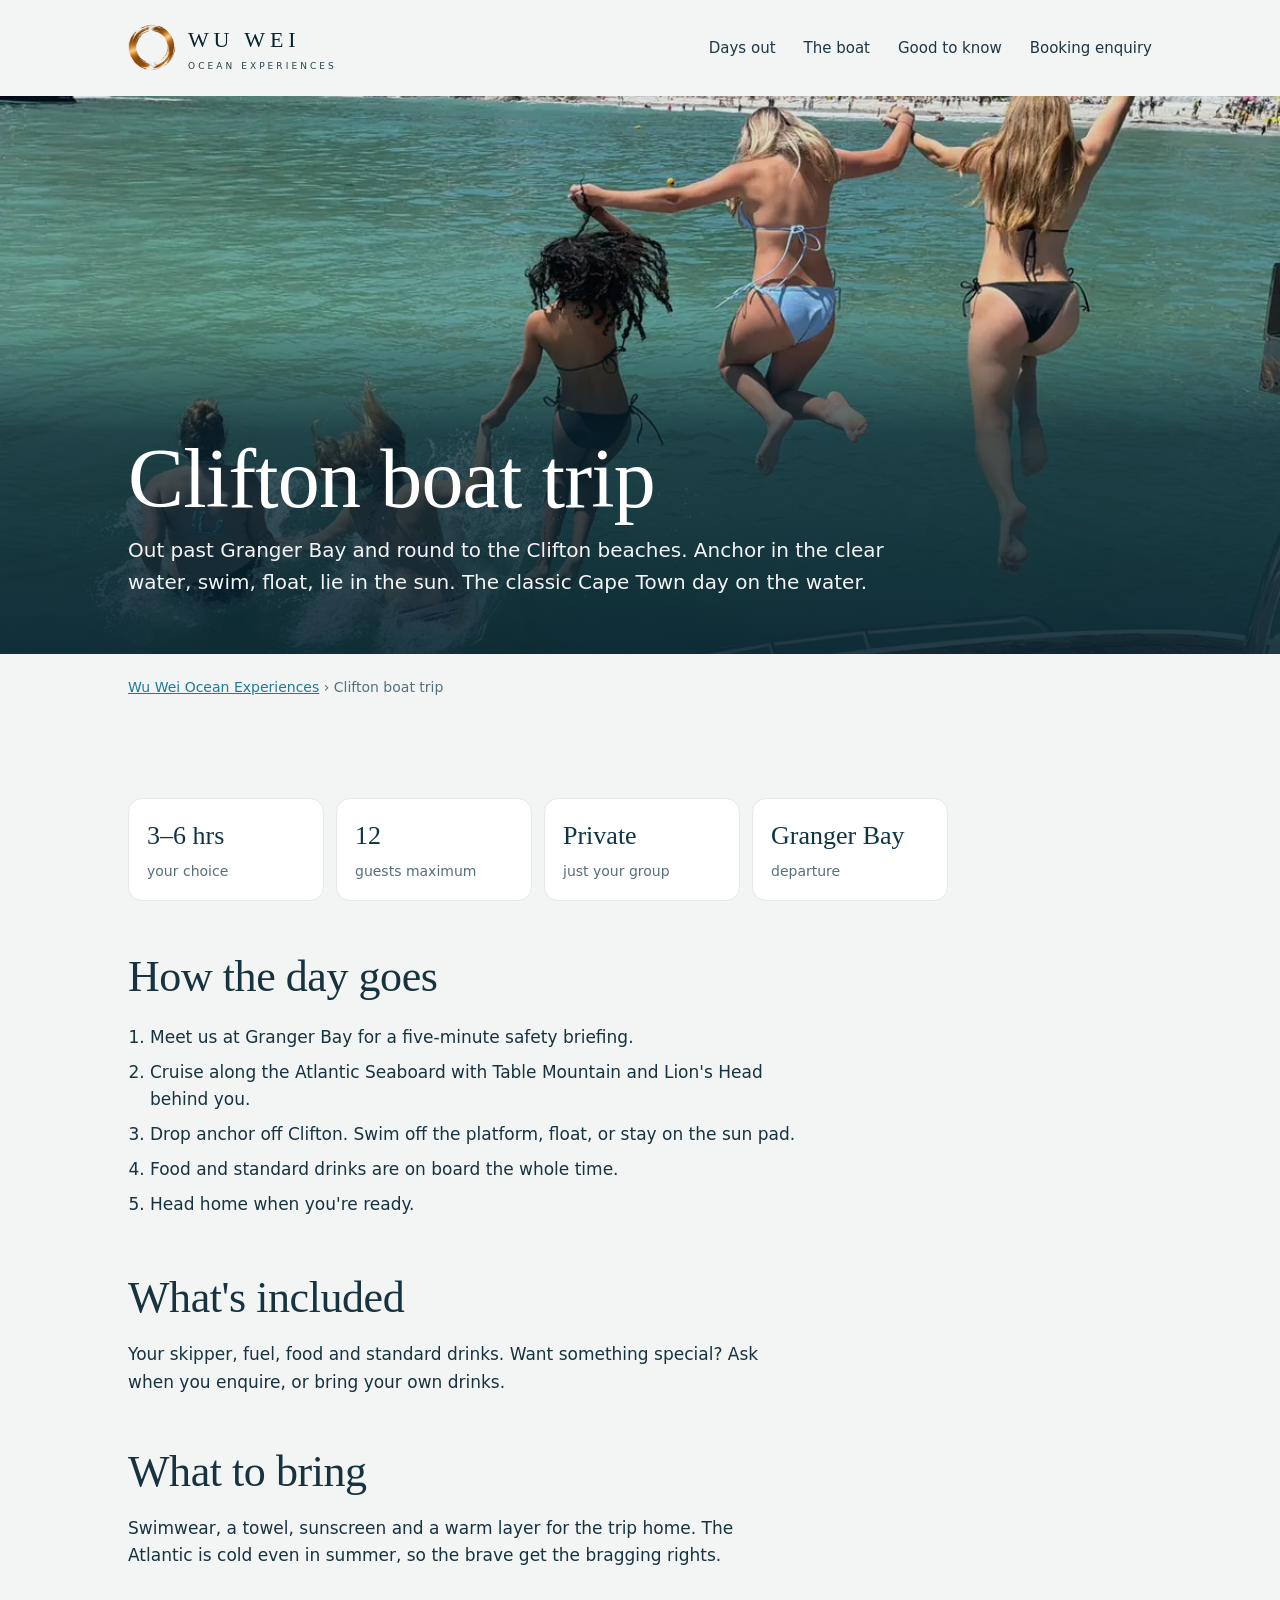
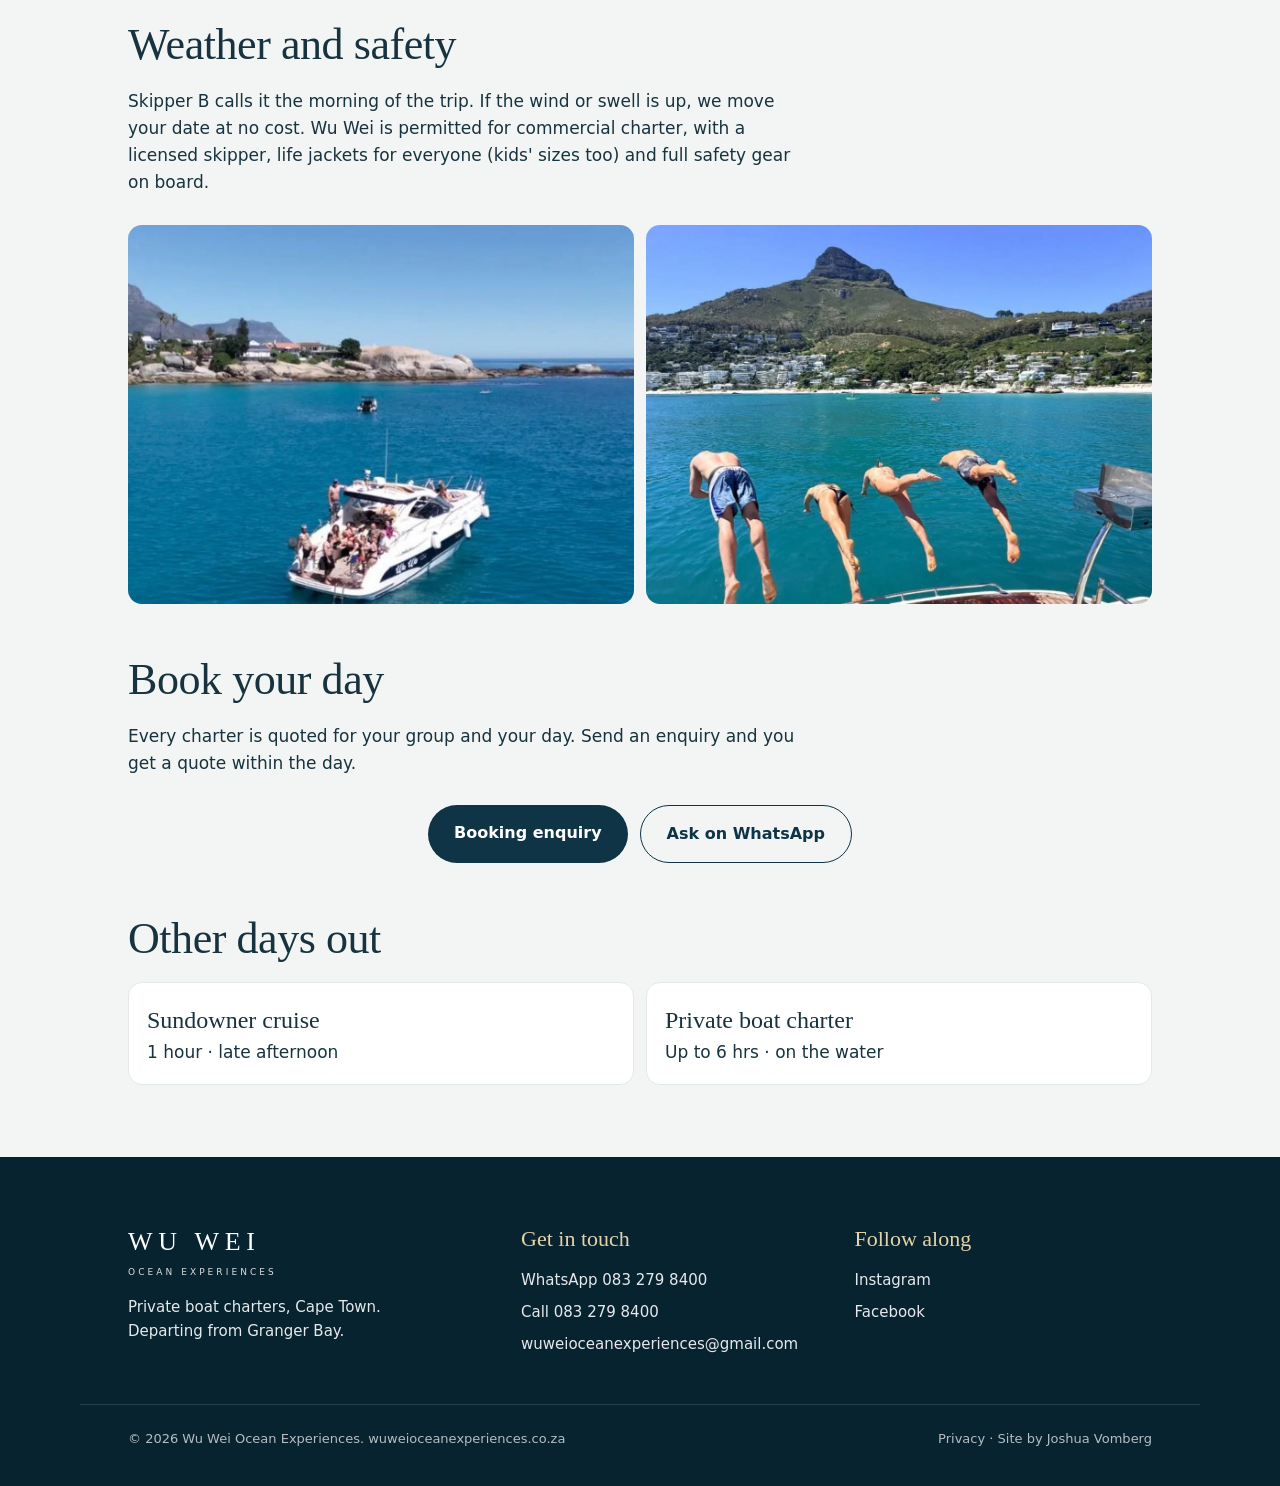
==== clifton-boat-trip.html @ bc3ccc04 "SEO: trip pages (Clifton, sundowner, private charter), FAQ + business schema, shared stylesheet, sit" ====
<!doctype html>
<html lang="en">
<head>
<meta charset="utf-8">
<meta name="viewport" content="width=device-width, initial-scale=1">
<meta name="robots" content="index, follow">
<title>Clifton boat trip from Granger Bay, Cape Town | Wu Wei Ocean Experiences</title>
<meta name="description" content="A private 3 to 6 hour boat trip from Granger Bay to the Clifton beaches aboard Wu Wei. Anchor, swim and lie in the sun. Food and drinks included, up to 12 guests.">
<link rel="canonical" href="https://wuweioceanexperiences.co.za/clifton-boat-trip.html">
<link rel="icon" type="image/png" href="images/enso.png">
<meta name="theme-color" content="#0E3446">
<meta property="og:type" content="website">
<meta property="og:url" content="https://wuweioceanexperiences.co.za/clifton-boat-trip.html">
<meta property="og:title" content="Clifton boat trip · Wu Wei Ocean Experiences, Cape Town">
<meta property="og:description" content="A private 3 to 6 hour boat trip from Granger Bay to the Clifton beaches aboard Wu Wei. Anchor, swim and lie in the sun. Food and drinks included, up to 12 guests.">
<meta property="og:image" content="https://wuweioceanexperiences.co.za/images/jump-clifton.webp">
<meta name="twitter:card" content="summary_large_image">
<script type="application/ld+json">{"@context": "https://schema.org", "@graph": [{"@type": "TouristTrip", "name": "Clifton boat trip", "description": "A private 3 to 6 hour boat trip from Granger Bay to the Clifton beaches aboard Wu Wei. Anchor, swim and lie in the sun. Food and drinks included, up to 12 guests.", "url": "https://wuweioceanexperiences.co.za/clifton-boat-trip.html", "image": "https://wuweioceanexperiences.co.za/images/jump-clifton.webp", "touristType": "Private groups", "provider": {"@id": "https://wuweioceanexperiences.co.za/#business"}, "offers": {"@type": "Offer", "availability": "https://schema.org/InStock", "url": "https://wuweioceanexperiences.co.za/#book", "priceCurrency": "ZAR", "description": "Private charter, quoted for your group"}}, {"@type": "BreadcrumbList", "itemListElement": [{"@type": "ListItem", "position": 1, "name": "Wu Wei Ocean Experiences", "item": "https://wuweioceanexperiences.co.za/"}, {"@type": "ListItem", "position": 2, "name": "Clifton boat trip", "item": "https://wuweioceanexperiences.co.za/clifton-boat-trip.html"}]}, {"@type": "LocalBusiness", "@id": "https://wuweioceanexperiences.co.za/#business", "name": "Wu Wei Ocean Experiences", "url": "https://wuweioceanexperiences.co.za/", "telephone": "+27832798400"}]}</script>
<link rel="preload" as="font" type="font/woff2" href="fonts/CormorantGaramond-300.woff2" crossorigin>
<link rel="preload" as="font" type="font/woff2" href="fonts/Manrope-400.woff2" crossorigin>
<link rel="stylesheet" href="site.css">
</head>
<body class="page">
<nav>
  <div class="wrap">
    <a class="brand" href="./"><img class="enso" src="images/enso.png" alt=""><span>Wu Wei<small>Ocean Experiences</small></span></a>
    <ul>
      <li><a href="./#trips">Days out</a></li>
      <li><a href="./#boat">The boat</a></li>
      <li><a href="./#know">Good to know</a></li>
      <li><a href="./#book">Booking enquiry</a></li>
    </ul>
  </div>
</nav>
<header class="page-hero">
  <img src="images/jump-clifton.webp" alt="Five guests jumping hand in hand off the back of Wu Wei at Clifton" fetchpriority="high">
  <div class="over"><div class="wrap"><h1>Clifton boat trip</h1><p>Out past Granger Bay and round to the Clifton beaches. Anchor in the clear water, swim, float, lie in the sun. The classic Cape Town day on the water.</p></div></div>
</header>
<main class="wrap">
  <p class="crumbs"><a href="./">Wu Wei Ocean Experiences</a> › Clifton boat trip</p>
  <article class="body">
    <div class="facts"><div><b>3–6 hrs</b><span>your choice</span></div><div><b>12</b><span>guests maximum</span></div><div><b>Private</b><span>just your group</span></div><div><b>Granger Bay</b><span>departure</span></div></div>
    <h2>How the day goes</h2>
<ol class="steps">
<li>Meet us at Granger Bay for a five-minute safety briefing.</li>
<li>Cruise along the Atlantic Seaboard with Table Mountain and Lion's Head behind you.</li>
<li>Drop anchor off Clifton. Swim off the platform, float, or stay on the sun pad.</li>
<li>Food and standard drinks are on board the whole time.</li>
<li>Head home when you're ready.</li>
</ol>
<h2>What's included</h2>
<p>Your skipper, fuel, food and standard drinks. Want something special? Ask when you enquire, or bring your own drinks.</p>
<h2>What to bring</h2>
<p>Swimwear, a towel, sunscreen and a warm layer for the trip home. The Atlantic is cold even in summer, so the brave get the bragging rights.</p>
<h2>Weather and safety</h2>
<p>Skipper B calls it the morning of the trip. If the wind or swell is up, we move your date at no cost. Wu Wei is permitted for commercial charter, with a licensed skipper, life jackets for everyone (kids' sizes too) and full safety gear on board.</p>
    <div class="pics"><img src="images/anchor-clifton.webp" alt="Wu Wei at anchor off Clifton with a full group on deck" loading="lazy"><img src="images/dive-clifton.webp" alt="Four guests diving off Wu Wei at Clifton with Lion's Head behind" loading="lazy"></div>
    <h2>Book your day</h2>
    <p>Every charter is quoted for your group and your day. Send an enquiry and you get a quote within the day.</p>
    <div class="actions">
      <a class="cta" href="./#book">Booking enquiry</a>
      <a class="cta ghost" href="https://wa.me/27832798400?text=Hi%20Bernado%2C%20I%27d%20like%20to%20ask%20about%20the%20Clifton%20experience" target="_blank" rel="noopener">Ask on WhatsApp</a>
    </div>
    <h2>Other days out</h2>
    <div class="other"><a href="sunset-cruise-cape-town.html"><b>Sundowner cruise</b><span>1 hour · late afternoon</span></a><a href="private-boat-charter-cape-town.html"><b>Private boat charter</b><span>Up to 6 hrs · on the water</span></a></div>
  </article>
</main>
<footer>
  <div class="wrap">
    <div>
      <a class="brand" href="./">Wu Wei<small>Ocean Experiences</small></a>
      <p style="margin-top:16px">Private boat charters, Cape Town.<br>Departing from Granger Bay.</p>
    </div>
    <div>
      <h4>Get in touch</h4>
      <ul>
        <li><a href="https://wa.me/27832798400">WhatsApp 083 279 8400</a></li>
        <li><a href="tel:+27832798400">Call 083 279 8400</a></li>
        <li><a href="mailto:wuweioceanexperiences@gmail.com">wuweioceanexperiences@gmail.com</a></li>
      </ul>
    </div>
    <div>
      <h4>Follow along</h4>
      <ul>
        <li><a href="https://www.instagram.com/wuweioceanexperiences/" target="_blank" rel="noopener">Instagram</a></li>
        <li><a href="https://www.facebook.com/share/192NbM4i21/" target="_blank" rel="noopener">Facebook</a></li>
      </ul>
    </div>
  </div>
  <div class="legal">
    <span>© 2026 Wu Wei Ocean Experiences. wuweioceanexperiences.co.za</span>
    <span><a href="privacy.html">Privacy</a> · Site by <a href="https://joshuavomberg.co.za">Joshua Vomberg</a></span>
  </div>
</footer>
</body>
</html>
---- site.css ----
:root{
  --sea:#0E3446; --sea-deep:#082330; --tide:#1F7A99; --foam:#F2F5F4; --mist:#E3E9EA;
  --gold:#C8A45A; --gold-soft:#E4D3A8; --ink:#17333F; --ink-soft:#55707A;
  --display:'CormorantGaramond',Georgia,serif; --text:'Manrope',system-ui,sans-serif;
  --wrap:1120px; --gutter:clamp(18px,4vw,48px);
}
*{box-sizing:border-box;margin:0;padding:0;min-width:0}
body{overflow-x:clip}
html{scroll-behavior:smooth}
@media (prefers-reduced-motion:reduce){html{scroll-behavior:auto}*{transition:none!important;animation:none!important}}
body{font-family:var(--text);color:var(--ink);background:var(--foam);line-height:1.6;font-size:17px;-webkit-font-smoothing:antialiased}
img{display:block;max-width:100%}
a{color:inherit}
h1,h2,h3{font-family:var(--display);font-weight:300;line-height:1.05;letter-spacing:-.01em}
h2{font-size:clamp(34px,5vw,56px);margin-bottom:.45em}
h3{font-size:clamp(26px,3vw,32px);font-weight:400}
p{max-width:62ch}
.wrap{max-width:var(--wrap);margin:0 auto;padding:0 var(--gutter)}
section{padding:clamp(64px,9vw,120px) 0}
:focus-visible{outline:2px solid var(--gold);outline-offset:3px}

/* draft strip */
.draft{background:var(--gold);color:var(--sea-deep);font-size:13px;font-weight:600;text-align:center;padding:8px var(--gutter);line-height:1.4}

/* nav */
nav{position:absolute;top:36px;left:0;right:0;z-index:5;color:var(--sea-deep)}
nav .wrap{display:flex;align-items:center;justify-content:space-between;gap:24px}
nav .brand{display:flex;align-items:center;gap:12px}
nav .brand img.enso{width:48px;height:48px;max-width:48px;flex:none;object-fit:contain}
.brand{font-family:var(--display);font-size:22px;letter-spacing:.22em;text-transform:uppercase;text-decoration:none;font-weight:400}
.brand small{display:block;font-family:var(--text);font-size:9px;letter-spacing:.34em;opacity:.85;margin-top:2px}
nav ul{display:flex;gap:28px;list-style:none;font-size:15px}
nav ul a{text-decoration:none;opacity:.9}
nav ul a:hover{opacity:1;text-decoration:underline;text-underline-offset:5px}
@media (max-width:720px){nav ul{display:none}}

/* hero */
.hero{position:relative;min-height:clamp(680px,96vh,920px);display:flex;align-items:center;color:var(--sea-deep);background:var(--foam);overflow:hidden}
.hero>img{display:none}
.hero>.wrap{position:relative;z-index:2;padding-top:120px;padding-bottom:clamp(40px,6vw,64px);width:100%;text-align:center;display:flex;flex-direction:column;align-items:center}
.lockup{display:flex;flex-direction:column;align-items:center}
.lockup .ring{width:clamp(170px,24vw,280px);height:auto;margin-bottom:14px}
.lockup h1{font-size:clamp(36px,5.6vw,64px);letter-spacing:.3em;text-transform:uppercase;font-weight:400;line-height:1;padding-left:.3em}
.lockup h1 small{display:block;font-family:var(--text);font-size:clamp(10px,1.1vw,14px);letter-spacing:.42em;font-weight:400;margin-top:12px;opacity:.95;padding-left:.42em}
.lockup .rule{display:block;width:120px;height:2px;background:var(--gold);margin:22px 0 6px}
.lockup .script{font-family:'GreatVibes',cursive;font-size:clamp(44px,6.5vw,84px);line-height:1.15;color:var(--sea);text-align:center;max-width:100%}
.hero>.wrap>p{font-size:clamp(16px,1.6vw,19px);max-width:62ch;margin:18px auto 30px;color:var(--ink)}
.hero>.wrap>p strong{display:block;font-family:var(--display);font-weight:400;font-size:clamp(24px,2.6vw,32px);letter-spacing:.02em;margin-bottom:10px}
.actions{display:flex;flex-wrap:wrap;gap:10px;justify-content:center}
.cta{display:inline-flex;align-items:center;gap:10px;background:var(--gold);color:var(--sea-deep);text-decoration:none;font-weight:600;font-size:16px;padding:16px 26px;border-radius:999px;border:0;cursor:pointer;font-family:var(--text)}
.cta:hover{background:var(--gold-soft)}
.cta.ghost{background:transparent;color:var(--sea-deep);border:1px solid var(--sea-deep)}
.cta.ghost:hover{background:var(--mist)}

/* intro */
.intro{padding-top:clamp(56px,8vw,96px)}
.intro .wrap{display:grid;grid-template-columns:1fr 1fr;gap:clamp(28px,6vw,96px);align-items:start}
.intro h2{font-size:clamp(30px,3.6vw,44px)}
.intro .zh{font-family:var(--display);font-size:clamp(60px,8vw,96px);line-height:1;color:var(--tide);font-weight:300}
.intro p+p{margin-top:1em}
@media (max-width:760px){.intro .wrap{grid-template-columns:1fr}}

/* trips */
.trips{background:#fff}
.trip-grid{display:grid;grid-template-columns:repeat(3,1fr);gap:clamp(20px,3vw,36px);margin-top:40px}
.trip{display:flex;flex-direction:column}
.trip figure{aspect-ratio:4/3;overflow:hidden;border-radius:6px;background:var(--mist)}
.trip figure img{width:100%;height:100%;object-fit:cover}
figure.ph{display:grid;place-items:center;color:var(--ink-soft);font-size:14px;text-align:center;padding:20px;background:linear-gradient(160deg,#D8E6EA,#BBD3DB)}
.trip h3{margin:20px 0 6px}
.trip .time{color:var(--ink-soft);font-size:15px}
.trip p{margin:12px 0 16px;font-size:16px}
.trip .price{margin-top:auto;padding-top:14px;border-top:1px solid var(--mist);display:flex;justify-content:space-between;align-items:baseline;font-size:15px}
.trip .price b{font-family:var(--display);font-size:26px;font-weight:400}
.trip .price a{text-decoration:underline;text-underline-offset:4px}
@media (max-width:860px){.trip-grid{grid-template-columns:1fr}}
.note{font-size:14px;color:var(--ink-soft);margin-top:28px}

/* boat */
.boat{background:var(--sea);color:#fff}
.boat .wrap{display:grid;grid-template-columns:1.2fr 1fr;gap:clamp(28px,5vw,72px);align-items:center}
.boat img{border-radius:6px;width:100%;height:auto}
.boat h2{color:var(--gold-soft)}
.boat p{opacity:.92}
.facts{list-style:none;margin-top:28px;display:grid;grid-template-columns:1fr 1fr;gap:18px 28px}
.facts li{border-top:1px solid rgba(255,255,255,.25);padding-top:12px;font-size:15px}
.facts li b{display:block;font-family:var(--display);font-size:28px;font-weight:400;color:var(--gold-soft);line-height:1.1;margin-bottom:4px}
.cabin{list-style:none;display:grid;grid-template-columns:repeat(4,1fr);gap:16px;margin-top:40px;grid-column:1/-1}
.cabin figure{aspect-ratio:4/3;border-radius:6px;overflow:hidden;background:var(--mist)}
.cabin figure.ph{background:linear-gradient(160deg,#1F4F63,#15404F);color:#C9D9DE}
.cabin figure img,.portrait img{display:block;width:100%;height:100%;object-fit:cover}
.portrait.has-photo{padding:0;overflow:hidden}
@media (max-width:760px){.boat .wrap{grid-template-columns:1fr}.cabin{grid-template-columns:1fr 1fr}}

/* how */
.how ol{list-style:none;counter-reset:s;display:grid;grid-template-columns:repeat(3,1fr);gap:clamp(24px,4vw,56px);margin-top:36px}
.how li{counter-increment:s;padding-top:18px;border-top:1px solid var(--ink)}
.how li::before{content:counter(s);font-family:var(--display);font-size:44px;line-height:1;display:block;margin-bottom:14px;color:var(--tide)}
.how li h3{font-size:24px;margin-bottom:8px}
.how li p{font-size:16px}
@media (max-width:760px){.how ol{grid-template-columns:1fr}}

/* book */
.book{background:#fff}
.book .wrap{display:grid;grid-template-columns:1fr 1.1fr;gap:clamp(28px,6vw,96px);align-items:start}
.book p+p{margin-top:1em}
form{display:grid;gap:18px;background:var(--foam);padding:clamp(22px,3vw,36px);border-radius:10px}
.row{display:grid;grid-template-columns:1fr 1fr;gap:18px}
label{display:grid;gap:7px;font-size:14px;font-weight:600}
input,select,textarea{font:inherit;font-size:16px;padding:13px 14px;border:1px solid #C9D3D6;border-radius:8px;background:#fff;color:var(--ink);width:100%}
input:focus,select:focus,textarea:focus{outline:2px solid var(--tide);border-color:var(--tide)}
textarea{min-height:96px;resize:vertical}
.hint{font-size:13px;color:var(--ink-soft);font-weight:400}
form .cta{justify-content:center;width:100%;margin-top:4px}
.deposit{font-size:14px;color:var(--ink-soft);text-align:center}
@media (max-width:860px){.book .wrap,.row{grid-template-columns:1fr}}

/* know */
.know dl{display:grid;grid-template-columns:repeat(2,1fr);gap:28px 48px;margin-top:36px}
.know dt{font-family:var(--display);font-size:26px;font-weight:400;margin-bottom:6px}
.know dd{font-size:16px;color:var(--ink);max-width:48ch}
@media (max-width:760px){.know dl{grid-template-columns:1fr}}

/* skipper */
.skipper{background:var(--mist)}
.skipper .wrap{display:grid;grid-template-columns:1fr 1.4fr;gap:clamp(28px,5vw,72px);align-items:center}
.portrait{aspect-ratio:4/5;border-radius:6px;background:linear-gradient(160deg,#C9D9DE,#9FBAC4);display:grid;place-items:center;color:var(--ink-soft);font-size:14px;text-align:center;padding:20px}
.skipper blockquote{font-family:var(--display);font-size:clamp(24px,3vw,34px);font-weight:300;line-height:1.3;margin:18px 0 10px}
@media (max-width:760px){.skipper .wrap{grid-template-columns:1fr}.portrait{max-width:320px}}

/* reviews */
.reviews .grid{display:grid;grid-template-columns:repeat(3,1fr);gap:24px;margin-top:36px}
.reviews figure{border:1px dashed #B8C6CB;border-radius:8px;padding:24px;color:var(--ink-soft);font-size:15px}
.reviews figure b{display:block;font-family:var(--display);font-size:24px;font-weight:400;color:var(--ink);margin-bottom:8px}
@media (max-width:760px){.reviews .grid{grid-template-columns:1fr}}

/* footer */
footer{background:var(--sea-deep);color:#fff;padding:64px 0 36px}
footer .wrap{display:grid;grid-template-columns:1.2fr 1fr 1fr;gap:36px;align-items:start}
footer .brand{font-size:26px}
footer p,footer li{font-size:15px;opacity:.9}
footer ul{list-style:none;display:grid;gap:8px}
footer a{text-decoration:none}
footer a:hover{text-decoration:underline;text-underline-offset:4px}
footer h4{font-family:var(--display);font-weight:400;font-size:22px;margin-bottom:12px;color:var(--gold-soft)}
.legal{max-width:var(--wrap);margin:48px auto 0;padding:24px var(--gutter) 0;border-top:1px solid rgba(255,255,255,.18);font-size:13px;opacity:.7;display:flex;flex-wrap:wrap;gap:8px 24px;justify-content:space-between}
@media (max-width:760px){footer .wrap{grid-template-columns:1fr}}

/* floating whatsapp */
.wa{position:fixed;right:18px;bottom:18px;z-index:9;width:56px;height:56px;border-radius:50%;background:#25D366;display:grid;place-items:center;box-shadow:0 6px 18px rgba(0,0,0,.25)}
.wa svg{width:30px;height:30px;fill:#fff}

/* ---------- trip pages ---------- */
.page nav{position:static;padding:22px 0;background:var(--foam)}
.page nav ul{display:flex}
@media (max-width:720px){.page nav ul{display:none}}
.page-hero{position:relative;color:#fff;background:var(--sea-deep)}
.page-hero img{width:100%;height:clamp(320px,62vh,620px);object-fit:cover;opacity:.88}
.page-hero .over{position:absolute;inset:auto 0 0 0;padding:clamp(80px,10vw,120px) 0 clamp(28px,5vw,56px);background:linear-gradient(rgba(8,35,48,0),rgba(8,35,48,.7) 35%,rgba(8,35,48,.88))}
.page-hero h1{font-size:clamp(44px,7vw,84px)}
.page-hero p{font-size:clamp(17px,2vw,20px);margin-top:10px;opacity:.95}
.crumbs{font-size:14px;color:var(--ink-soft);padding-top:22px}
.crumbs a{color:var(--tide)}
.page article.body{padding:clamp(36px,6vw,72px) 0}
.page article.body h2{font-size:clamp(30px,4vw,44px);margin-top:1.2em}
.page article.body p+p{margin-top:12px}
.facts{display:grid;grid-template-columns:repeat(auto-fit,minmax(160px,1fr));gap:12px;margin:28px 0;max-width:820px}
.facts div{background:#fff;border:1px solid var(--mist);border-radius:14px;padding:16px 18px}
.facts b{display:block;font-family:var(--display);font-size:26px;font-weight:400;color:var(--sea)}
.facts span{font-size:14px;color:var(--ink-soft)}
.page ol.steps,.page ul.list{margin:12px 0 0 22px;max-width:62ch}
.page ol.steps li,.page ul.list li{padding:4px 0}
.pics{display:grid;grid-template-columns:repeat(auto-fit,minmax(240px,1fr));gap:12px;margin:28px 0}
.pics img{width:100%;aspect-ratio:4/3;object-fit:cover;border-radius:14px}
.page .actions{display:flex;flex-wrap:wrap;gap:12px;margin-top:28px}
.page .cta{display:inline-block;padding:15px 26px;border-radius:999px;background:var(--sea);color:#fff;text-decoration:none;font-weight:600}
.page .cta.ghost{background:transparent;color:var(--sea);border:1.5px solid var(--sea)}
.other{display:grid;grid-template-columns:repeat(auto-fit,minmax(220px,1fr));gap:12px;margin-top:16px}
.other a{display:block;background:#fff;border:1px solid var(--mist);border-radius:14px;padding:18px;text-decoration:none}
.other a b{font-family:var(--display);font-size:24px;font-weight:400;display:block}
.trip .more{display:inline-block;margin-top:10px;font-size:15px;color:var(--tide);text-underline-offset:4px}
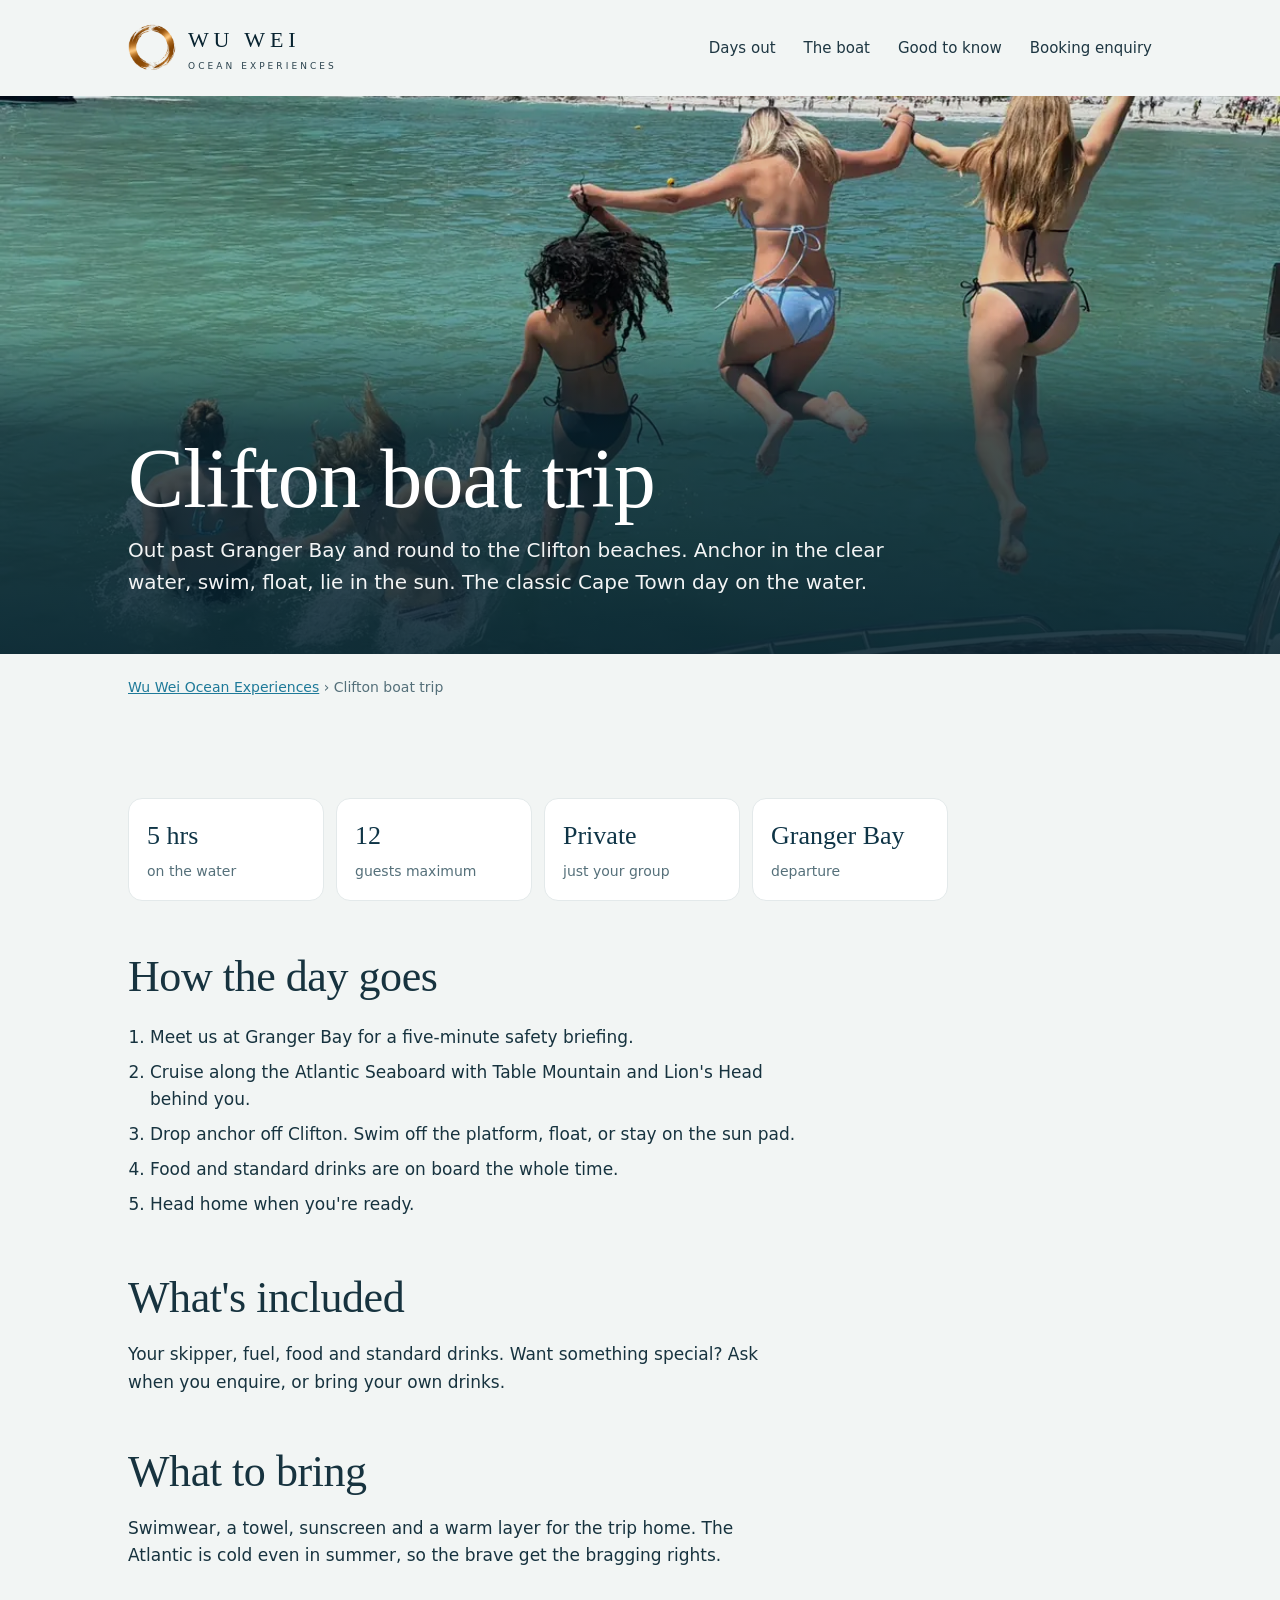
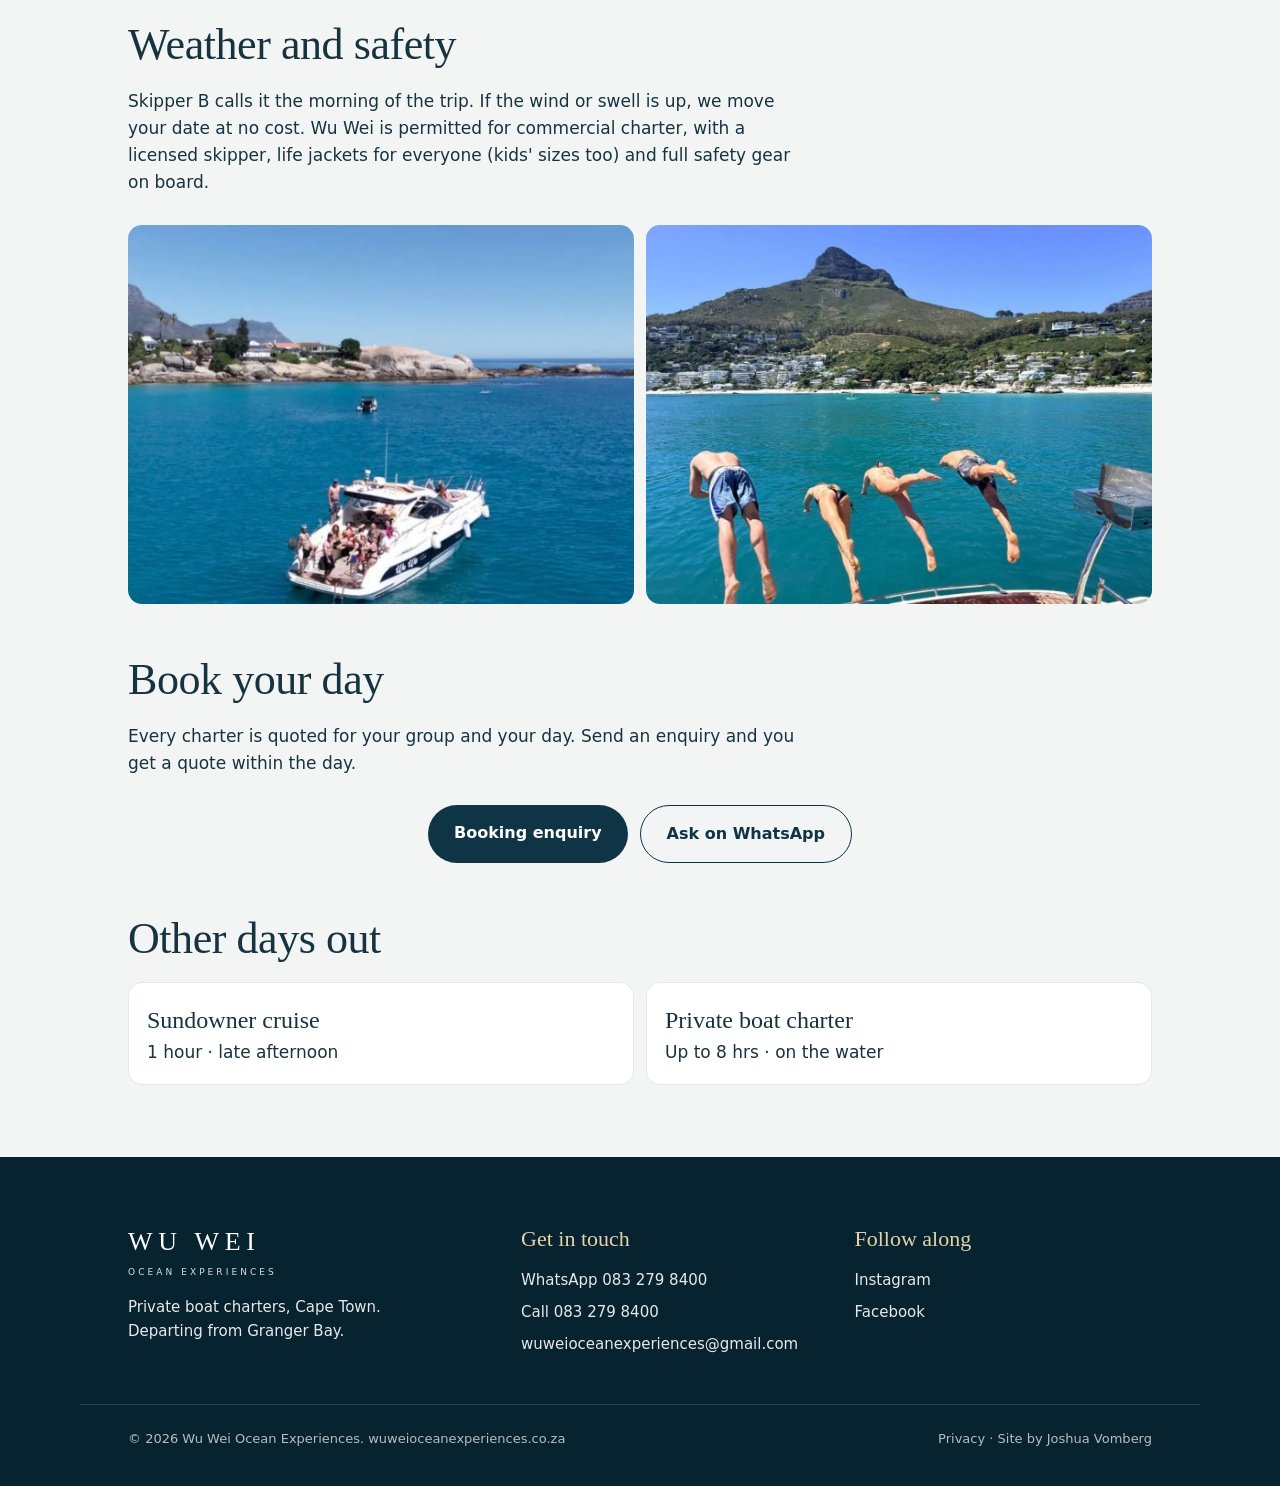
==== commit 94d641e8: "Trip lengths per B: full day up to 8 hours, Clifton 5 hours Co-Authored-By: Claude Opus 5.5 <noreply" ====
--- a/clifton-boat-trip.html
+++ b/clifton-boat-trip.html
@@ -5,17 +5,17 @@
 <meta name="viewport" content="width=device-width, initial-scale=1">
 <meta name="robots" content="index, follow">
 <title>Clifton boat trip from Granger Bay, Cape Town | Wu Wei Ocean Experiences</title>
-<meta name="description" content="A private 3 to 6 hour boat trip from Granger Bay to the Clifton beaches aboard Wu Wei. Anchor, swim and lie in the sun. Food and drinks included, up to 12 guests.">
+<meta name="description" content="A private 5-hour boat trip from Granger Bay to the Clifton beaches aboard Wu Wei. Anchor, swim and lie in the sun. Food and drinks included, up to 12 guests.">
 <link rel="canonical" href="https://wuweioceanexperiences.co.za/clifton-boat-trip.html">
 <link rel="icon" type="image/png" href="images/enso.png">
 <meta name="theme-color" content="#0E3446">
 <meta property="og:type" content="website">
 <meta property="og:url" content="https://wuweioceanexperiences.co.za/clifton-boat-trip.html">
 <meta property="og:title" content="Clifton boat trip · Wu Wei Ocean Experiences, Cape Town">
-<meta property="og:description" content="A private 3 to 6 hour boat trip from Granger Bay to the Clifton beaches aboard Wu Wei. Anchor, swim and lie in the sun. Food and drinks included, up to 12 guests.">
+<meta property="og:description" content="A private 5-hour boat trip from Granger Bay to the Clifton beaches aboard Wu Wei. Anchor, swim and lie in the sun. Food and drinks included, up to 12 guests.">
 <meta property="og:image" content="https://wuweioceanexperiences.co.za/images/jump-clifton.webp">
 <meta name="twitter:card" content="summary_large_image">
-<script type="application/ld+json">{"@context": "https://schema.org", "@graph": [{"@type": "TouristTrip", "name": "Clifton boat trip", "description": "A private 3 to 6 hour boat trip from Granger Bay to the Clifton beaches aboard Wu Wei. Anchor, swim and lie in the sun. Food and drinks included, up to 12 guests.", "url": "https://wuweioceanexperiences.co.za/clifton-boat-trip.html", "image": "https://wuweioceanexperiences.co.za/images/jump-clifton.webp", "touristType": "Private groups", "provider": {"@id": "https://wuweioceanexperiences.co.za/#business"}, "offers": {"@type": "Offer", "availability": "https://schema.org/InStock", "url": "https://wuweioceanexperiences.co.za/#book", "priceCurrency": "ZAR", "description": "Private charter, quoted for your group"}}, {"@type": "BreadcrumbList", "itemListElement": [{"@type": "ListItem", "position": 1, "name": "Wu Wei Ocean Experiences", "item": "https://wuweioceanexperiences.co.za/"}, {"@type": "ListItem", "position": 2, "name": "Clifton boat trip", "item": "https://wuweioceanexperiences.co.za/clifton-boat-trip.html"}]}, {"@type": "LocalBusiness", "@id": "https://wuweioceanexperiences.co.za/#business", "name": "Wu Wei Ocean Experiences", "url": "https://wuweioceanexperiences.co.za/", "telephone": "+27832798400"}]}</script>
+<script type="application/ld+json">{"@context": "https://schema.org", "@graph": [{"@type": "TouristTrip", "name": "Clifton boat trip", "description": "A private 5-hour boat trip from Granger Bay to the Clifton beaches aboard Wu Wei. Anchor, swim and lie in the sun. Food and drinks included, up to 12 guests.", "url": "https://wuweioceanexperiences.co.za/clifton-boat-trip.html", "image": "https://wuweioceanexperiences.co.za/images/jump-clifton.webp", "touristType": "Private groups", "provider": {"@id": "https://wuweioceanexperiences.co.za/#business"}, "offers": {"@type": "Offer", "availability": "https://schema.org/InStock", "url": "https://wuweioceanexperiences.co.za/#book", "priceCurrency": "ZAR", "description": "Private charter, quoted for your group"}}, {"@type": "BreadcrumbList", "itemListElement": [{"@type": "ListItem", "position": 1, "name": "Wu Wei Ocean Experiences", "item": "https://wuweioceanexperiences.co.za/"}, {"@type": "ListItem", "position": 2, "name": "Clifton boat trip", "item": "https://wuweioceanexperiences.co.za/clifton-boat-trip.html"}]}, {"@type": "LocalBusiness", "@id": "https://wuweioceanexperiences.co.za/#business", "name": "Wu Wei Ocean Experiences", "url": "https://wuweioceanexperiences.co.za/", "telephone": "+27832798400"}]}</script>
 <link rel="preload" as="font" type="font/woff2" href="fonts/CormorantGaramond-300.woff2" crossorigin>
 <link rel="preload" as="font" type="font/woff2" href="fonts/Manrope-400.woff2" crossorigin>
 <link rel="stylesheet" href="site.css">
@@ -39,7 +39,7 @@
 <main class="wrap">
   <p class="crumbs"><a href="./">Wu Wei Ocean Experiences</a> › Clifton boat trip</p>
   <article class="body">
-    <div class="facts"><div><b>3–6 hrs</b><span>your choice</span></div><div><b>12</b><span>guests maximum</span></div><div><b>Private</b><span>just your group</span></div><div><b>Granger Bay</b><span>departure</span></div></div>
+    <div class="facts"><div><b>5 hrs</b><span>on the water</span></div><div><b>12</b><span>guests maximum</span></div><div><b>Private</b><span>just your group</span></div><div><b>Granger Bay</b><span>departure</span></div></div>
     <h2>How the day goes</h2>
 <ol class="steps">
 <li>Meet us at Granger Bay for a five-minute safety briefing.</li>
@@ -62,7 +62,7 @@
       <a class="cta ghost" href="https://wa.me/27832798400?text=Hi%20Bernado%2C%20I%27d%20like%20to%20ask%20about%20the%20Clifton%20experience" target="_blank" rel="noopener">Ask on WhatsApp</a>
     </div>
     <h2>Other days out</h2>
-    <div class="other"><a href="sunset-cruise-cape-town.html"><b>Sundowner cruise</b><span>1 hour · late afternoon</span></a><a href="private-boat-charter-cape-town.html"><b>Private boat charter</b><span>Up to 6 hrs · on the water</span></a></div>
+    <div class="other"><a href="sunset-cruise-cape-town.html"><b>Sundowner cruise</b><span>1 hour · late afternoon</span></a><a href="private-boat-charter-cape-town.html"><b>Private boat charter</b><span>Up to 8 hrs · on the water</span></a></div>
   </article>
 </main>
 <footer>
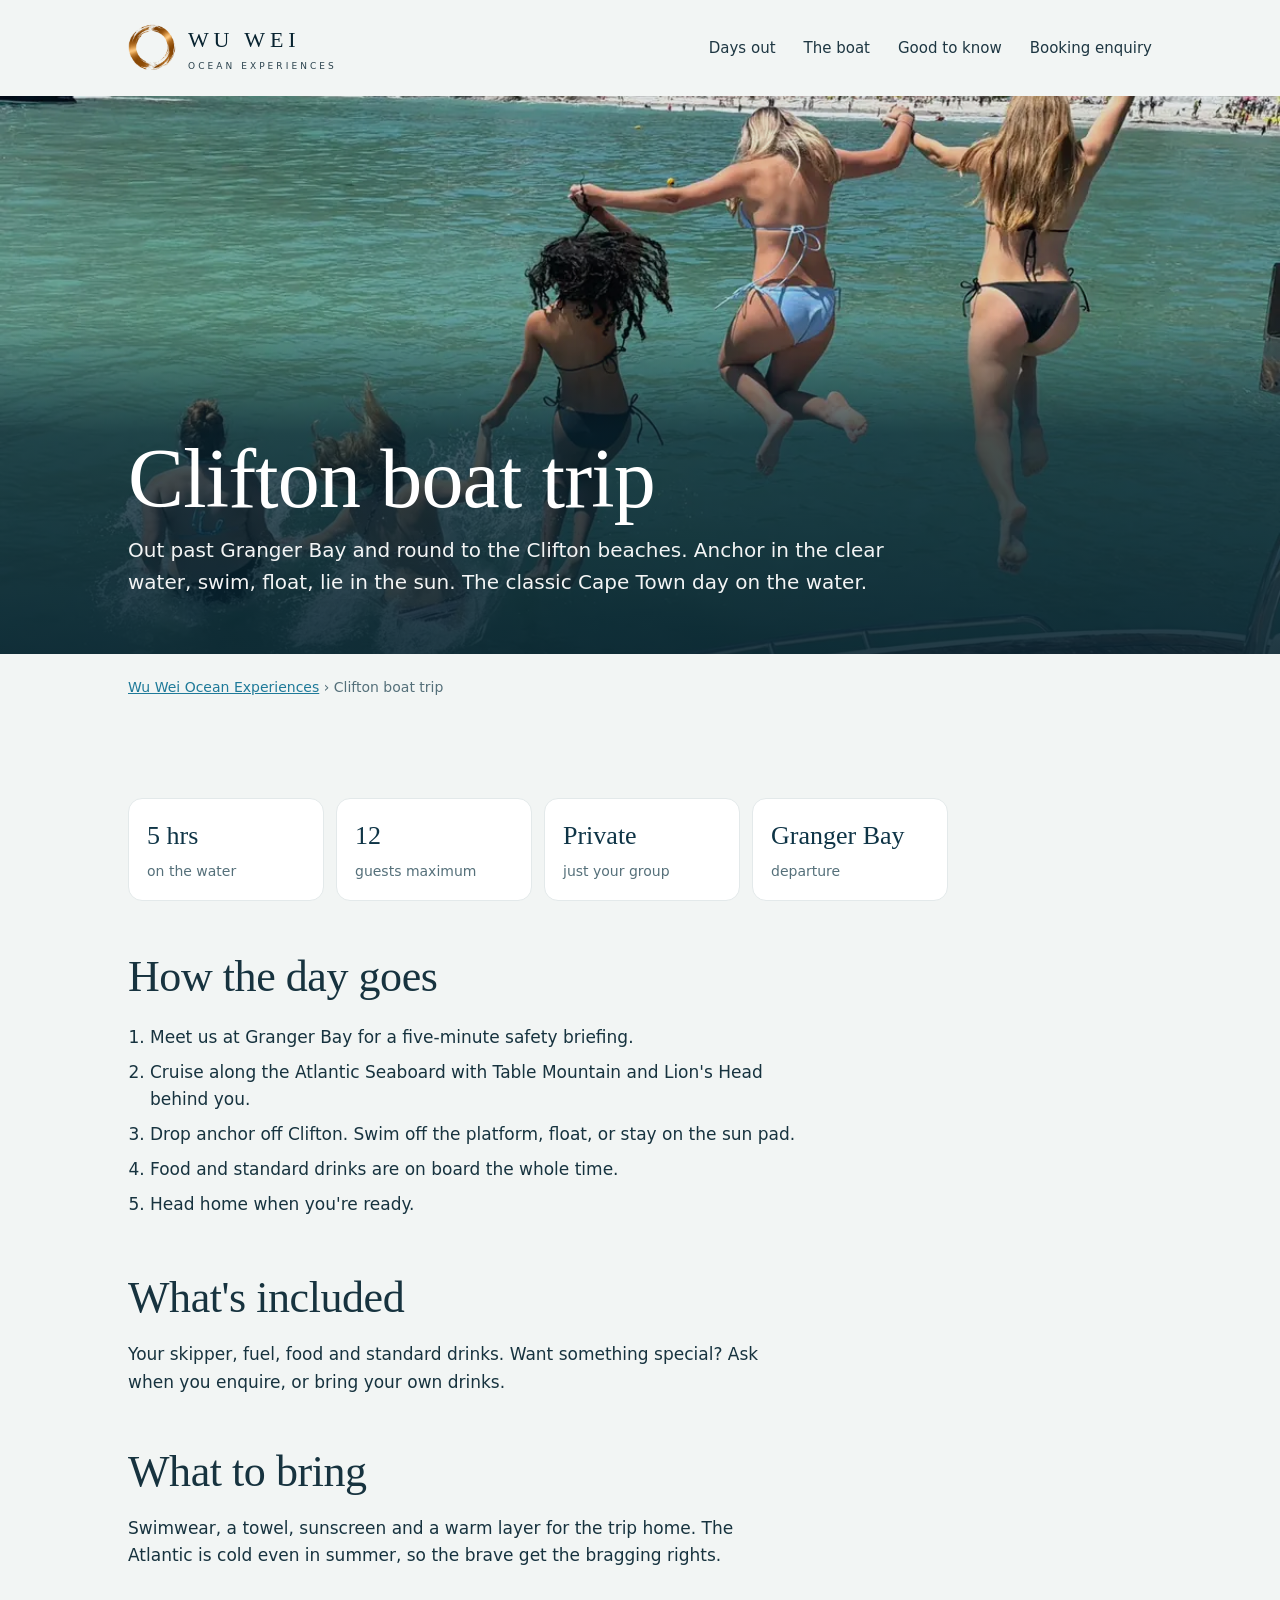
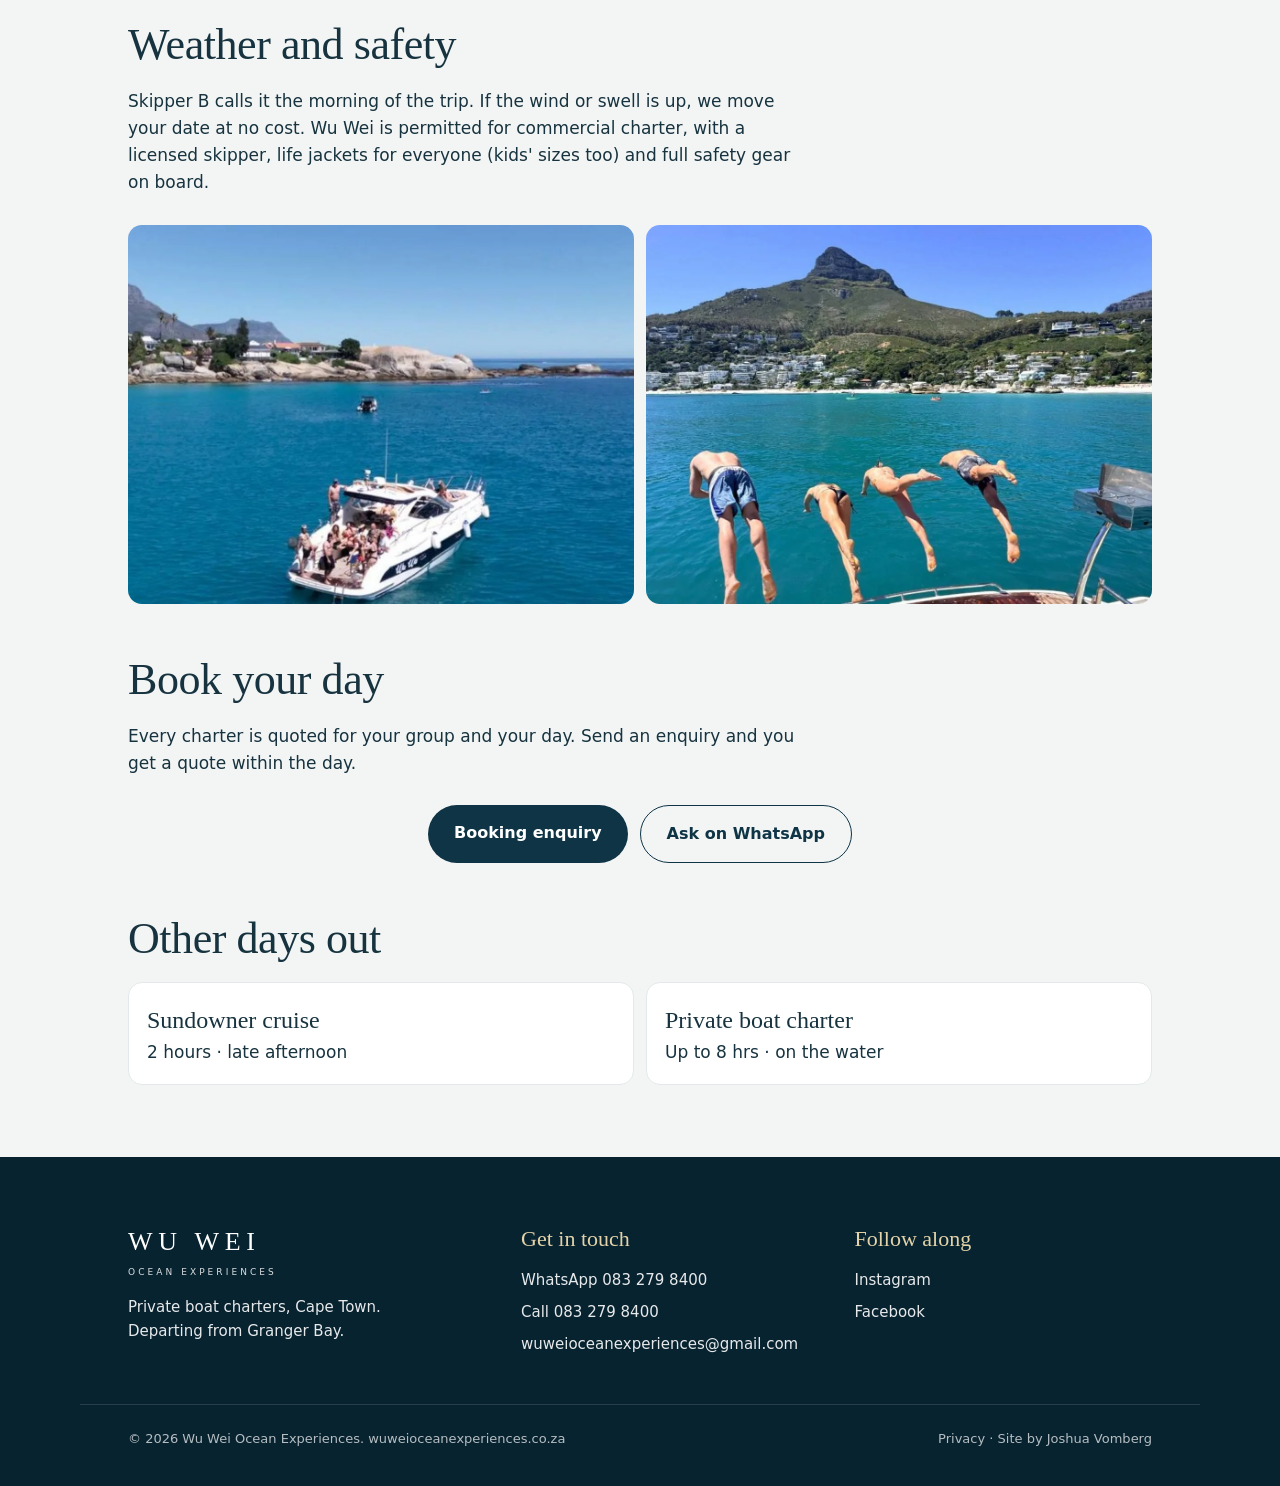
==== commit d262fc34: "Sundowner cruise per B: 2 hours for R7,000, R5,000 per extra hour Co-Authored-By: Claude Fable 5.2 <" ====
--- a/clifton-boat-trip.html
+++ b/clifton-boat-trip.html
@@ -62,7 +62,7 @@
       <a class="cta ghost" href="https://wa.me/27832798400?text=Hi%20Bernado%2C%20I%27d%20like%20to%20ask%20about%20the%20Clifton%20experience" target="_blank" rel="noopener">Ask on WhatsApp</a>
     </div>
     <h2>Other days out</h2>
-    <div class="other"><a href="sunset-cruise-cape-town.html"><b>Sundowner cruise</b><span>1 hour · late afternoon</span></a><a href="private-boat-charter-cape-town.html"><b>Private boat charter</b><span>Up to 8 hrs · on the water</span></a></div>
+    <div class="other"><a href="sunset-cruise-cape-town.html"><b>Sundowner cruise</b><span>2 hours · late afternoon</span></a><a href="private-boat-charter-cape-town.html"><b>Private boat charter</b><span>Up to 8 hrs · on the water</span></a></div>
   </article>
 </main>
 <footer>
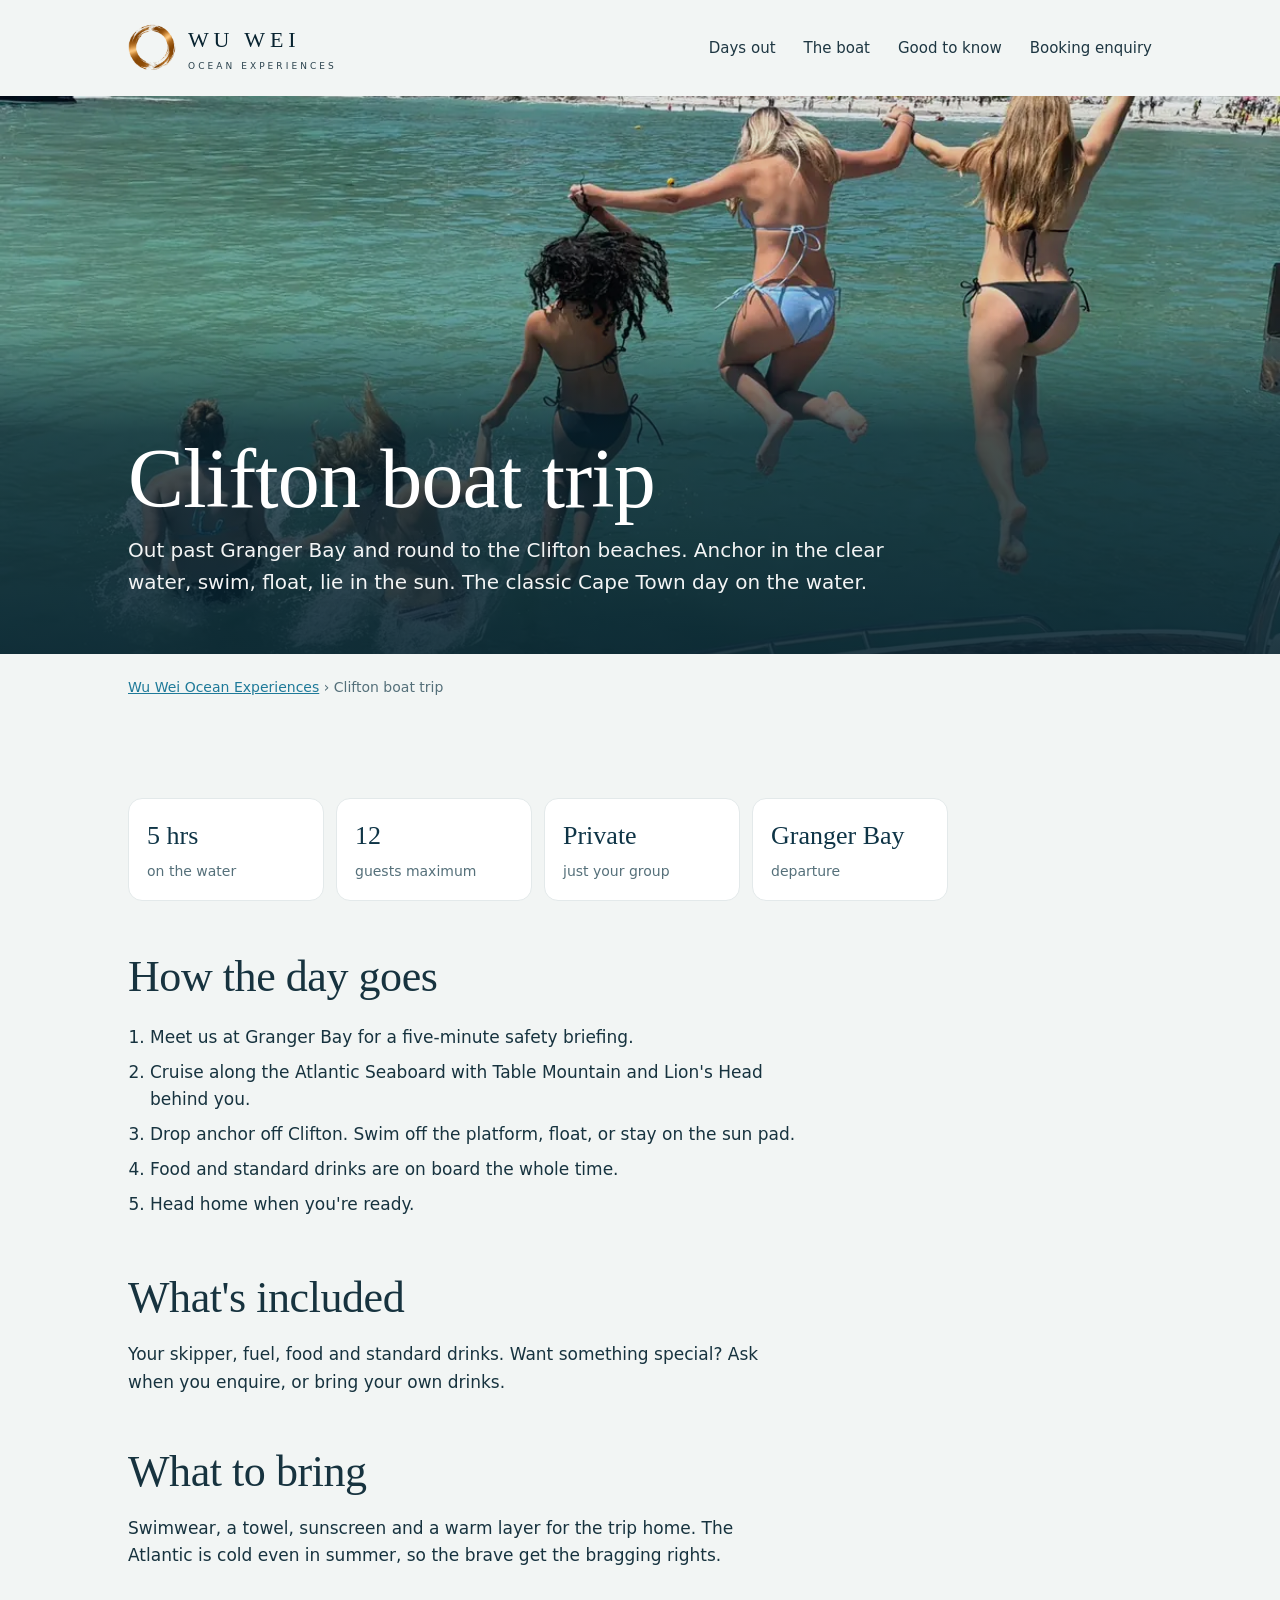
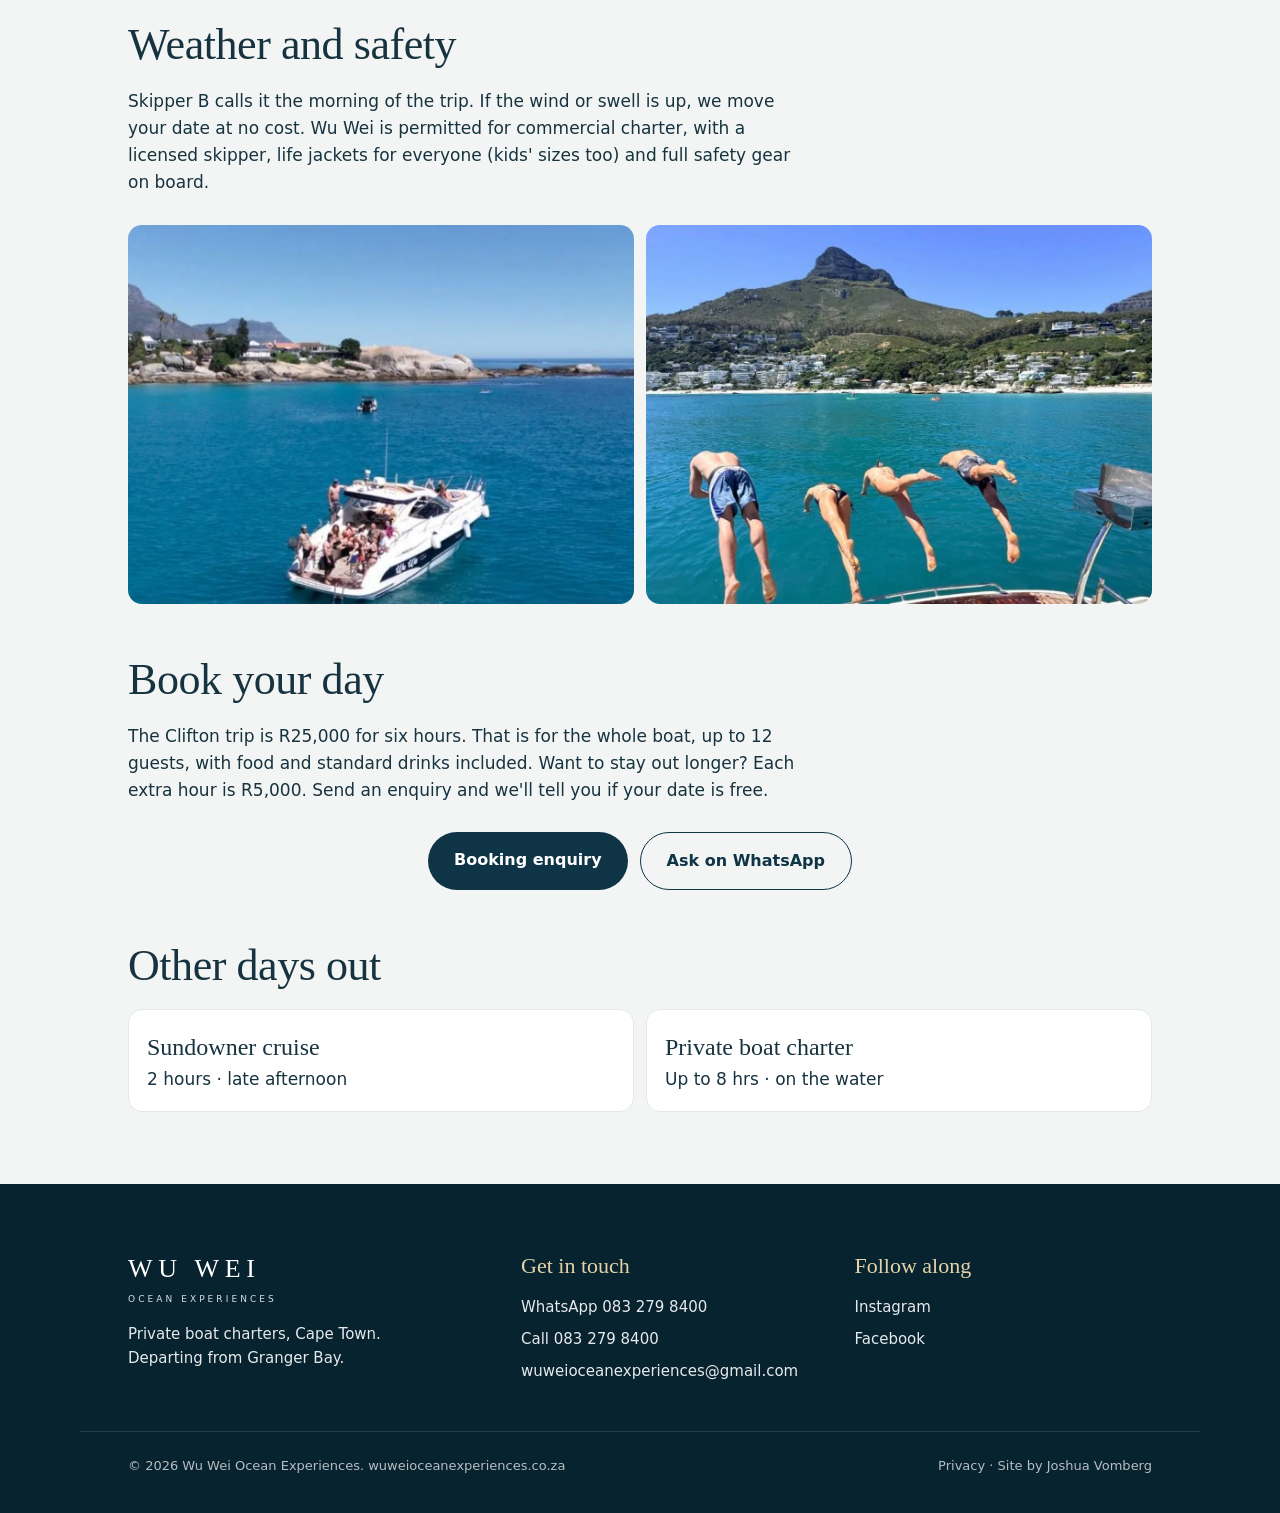
==== commit eae18424: "Clifton trip per B: 6 hours for R25,000, R5,000 per extra hour Co-Authored-By: Claude Fable 5.2 <nor" ====
--- a/clifton-boat-trip.html
+++ b/clifton-boat-trip.html
@@ -5,17 +5,17 @@
 <meta name="viewport" content="width=device-width, initial-scale=1">
 <meta name="robots" content="index, follow">
 <title>Clifton boat trip from Granger Bay, Cape Town | Wu Wei Ocean Experiences</title>
-<meta name="description" content="A private 5-hour boat trip from Granger Bay to the Clifton beaches aboard Wu Wei. Anchor, swim and lie in the sun. Food and drinks included, up to 12 guests.">
+<meta name="description" content="A private 6-hour boat trip from Granger Bay to the Clifton beaches aboard Wu Wei. Anchor, swim and lie in the sun. R25,000 for the boat, food and drinks included, up to 12 guests.">
 <link rel="canonical" href="https://wuweioceanexperiences.co.za/clifton-boat-trip.html">
 <link rel="icon" type="image/png" href="images/enso.png">
 <meta name="theme-color" content="#0E3446">
 <meta property="og:type" content="website">
 <meta property="og:url" content="https://wuweioceanexperiences.co.za/clifton-boat-trip.html">
 <meta property="og:title" content="Clifton boat trip · Wu Wei Ocean Experiences, Cape Town">
-<meta property="og:description" content="A private 5-hour boat trip from Granger Bay to the Clifton beaches aboard Wu Wei. Anchor, swim and lie in the sun. Food and drinks included, up to 12 guests.">
+<meta property="og:description" content="A private 6-hour boat trip from Granger Bay to the Clifton beaches aboard Wu Wei. Anchor, swim and lie in the sun. R25,000 for the boat, food and drinks included, up to 12 guests.">
 <meta property="og:image" content="https://wuweioceanexperiences.co.za/images/jump-clifton.webp">
 <meta name="twitter:card" content="summary_large_image">
-<script type="application/ld+json">{"@context": "https://schema.org", "@graph": [{"@type": "TouristTrip", "name": "Clifton boat trip", "description": "A private 5-hour boat trip from Granger Bay to the Clifton beaches aboard Wu Wei. Anchor, swim and lie in the sun. Food and drinks included, up to 12 guests.", "url": "https://wuweioceanexperiences.co.za/clifton-boat-trip.html", "image": "https://wuweioceanexperiences.co.za/images/jump-clifton.webp", "touristType": "Private groups", "provider": {"@id": "https://wuweioceanexperiences.co.za/#business"}, "offers": {"@type": "Offer", "availability": "https://schema.org/InStock", "url": "https://wuweioceanexperiences.co.za/#book", "priceCurrency": "ZAR", "description": "Private charter, quoted for your group"}}, {"@type": "BreadcrumbList", "itemListElement": [{"@type": "ListItem", "position": 1, "name": "Wu Wei Ocean Experiences", "item": "https://wuweioceanexperiences.co.za/"}, {"@type": "ListItem", "position": 2, "name": "Clifton boat trip", "item": "https://wuweioceanexperiences.co.za/clifton-boat-trip.html"}]}, {"@type": "LocalBusiness", "@id": "https://wuweioceanexperiences.co.za/#business", "name": "Wu Wei Ocean Experiences", "url": "https://wuweioceanexperiences.co.za/", "telephone": "+27832798400"}]}</script>
+<script type="application/ld+json">{"@context": "https://schema.org", "@graph": [{"@type": "TouristTrip", "name": "Clifton boat trip", "description": "A private 6-hour boat trip from Granger Bay to the Clifton beaches aboard Wu Wei. Anchor, swim and lie in the sun. R25,000 for the boat, food and drinks included, up to 12 guests.", "url": "https://wuweioceanexperiences.co.za/clifton-boat-trip.html", "image": "https://wuweioceanexperiences.co.za/images/jump-clifton.webp", "touristType": "Private groups", "provider": {"@id": "https://wuweioceanexperiences.co.za/#business"}, "offers": {"@type": "Offer", "availability": "https://schema.org/InStock", "url": "https://wuweioceanexperiences.co.za/#book", "priceCurrency": "ZAR", "price": "25000", "description": "Private charter, whole boat, six hours"}}, {"@type": "BreadcrumbList", "itemListElement": [{"@type": "ListItem", "position": 1, "name": "Wu Wei Ocean Experiences", "item": "https://wuweioceanexperiences.co.za/"}, {"@type": "ListItem", "position": 2, "name": "Clifton boat trip", "item": "https://wuweioceanexperiences.co.za/clifton-boat-trip.html"}]}, {"@type": "LocalBusiness", "@id": "https://wuweioceanexperiences.co.za/#business", "name": "Wu Wei Ocean Experiences", "url": "https://wuweioceanexperiences.co.za/", "telephone": "+27832798400"}]}</script>
 <link rel="preload" as="font" type="font/woff2" href="fonts/CormorantGaramond-300.woff2" crossorigin>
 <link rel="preload" as="font" type="font/woff2" href="fonts/Manrope-400.woff2" crossorigin>
 <link rel="stylesheet" href="site.css">
@@ -56,7 +56,7 @@
 <p>Skipper B calls it the morning of the trip. If the wind or swell is up, we move your date at no cost. Wu Wei is permitted for commercial charter, with a licensed skipper, life jackets for everyone (kids' sizes too) and full safety gear on board.</p>
     <div class="pics"><img src="images/anchor-clifton.webp" alt="Wu Wei at anchor off Clifton with a full group on deck" loading="lazy"><img src="images/dive-clifton.webp" alt="Four guests diving off Wu Wei at Clifton with Lion's Head behind" loading="lazy"></div>
     <h2>Book your day</h2>
-    <p>Every charter is quoted for your group and your day. Send an enquiry and you get a quote within the day.</p>
+    <p>The Clifton trip is R25,000 for six hours. That is for the whole boat, up to 12 guests, with food and standard drinks included. Want to stay out longer? Each extra hour is R5,000. Send an enquiry and we'll tell you if your date is free.</p>
     <div class="actions">
       <a class="cta" href="./#book">Booking enquiry</a>
       <a class="cta ghost" href="https://wa.me/27832798400?text=Hi%20Bernado%2C%20I%27d%20like%20to%20ask%20about%20the%20Clifton%20experience" target="_blank" rel="noopener">Ask on WhatsApp</a>
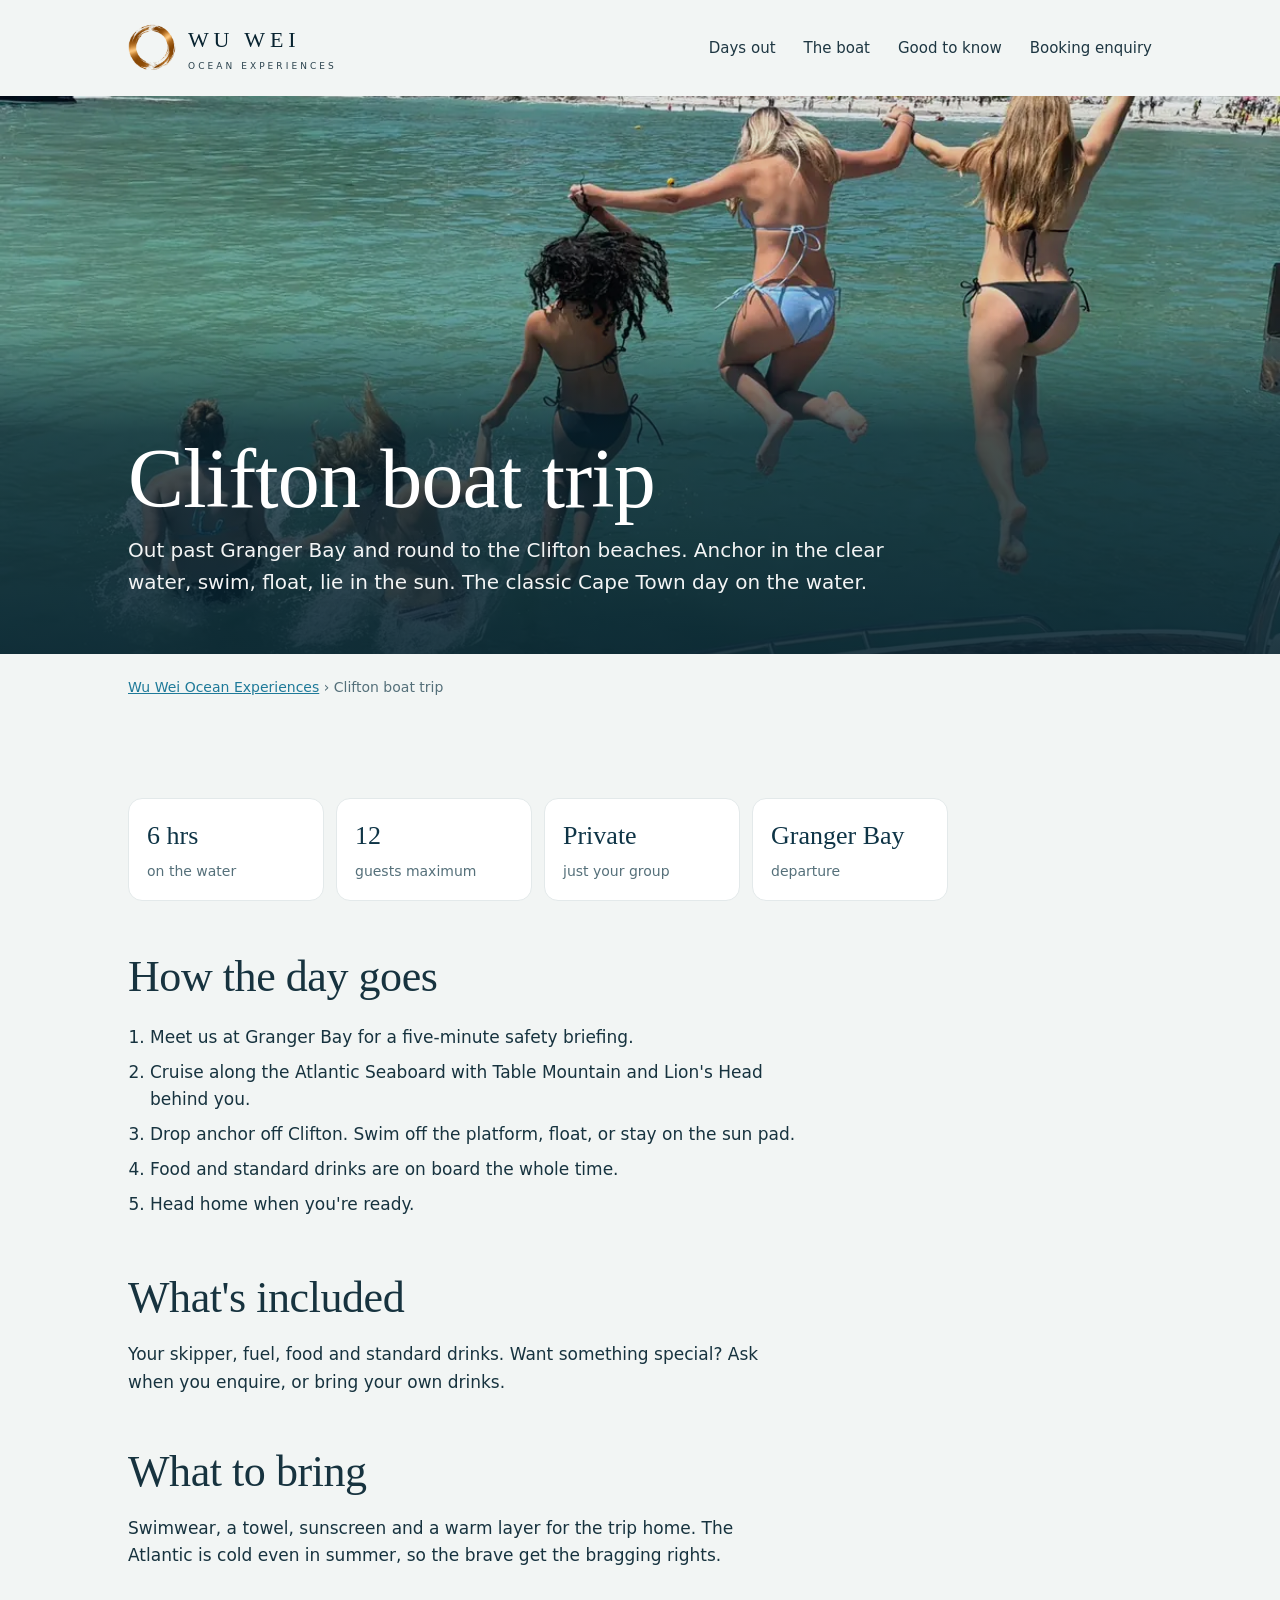
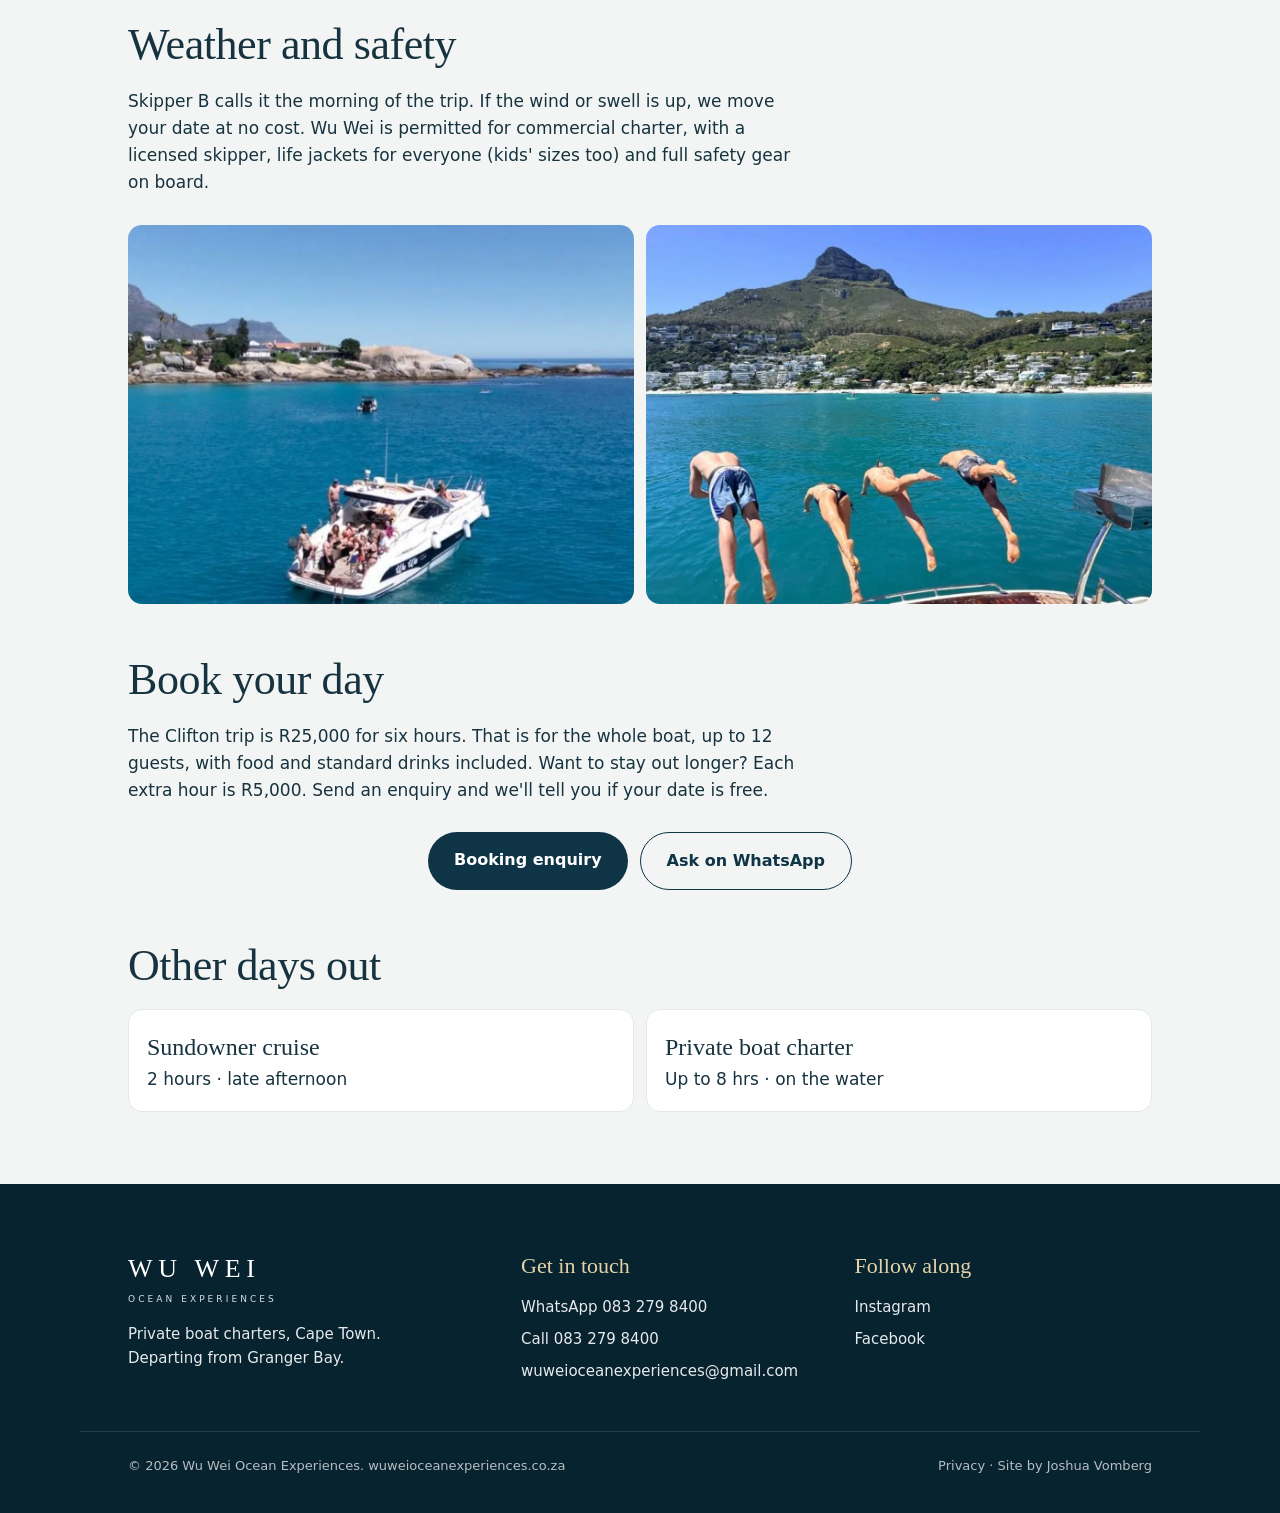
==== commit 40a6ad94: "Clifton facts strip: 6 hrs Co-Authored-By: Claude Fable 5.2 <noreply@anthropic.com> Claude-Session: " ====
--- a/clifton-boat-trip.html
+++ b/clifton-boat-trip.html
@@ -39,7 +39,7 @@
 <main class="wrap">
   <p class="crumbs"><a href="./">Wu Wei Ocean Experiences</a> › Clifton boat trip</p>
   <article class="body">
-    <div class="facts"><div><b>5 hrs</b><span>on the water</span></div><div><b>12</b><span>guests maximum</span></div><div><b>Private</b><span>just your group</span></div><div><b>Granger Bay</b><span>departure</span></div></div>
+    <div class="facts"><div><b>6 hrs</b><span>on the water</span></div><div><b>12</b><span>guests maximum</span></div><div><b>Private</b><span>just your group</span></div><div><b>Granger Bay</b><span>departure</span></div></div>
     <h2>How the day goes</h2>
 <ol class="steps">
 <li>Meet us at Granger Bay for a five-minute safety briefing.</li>
